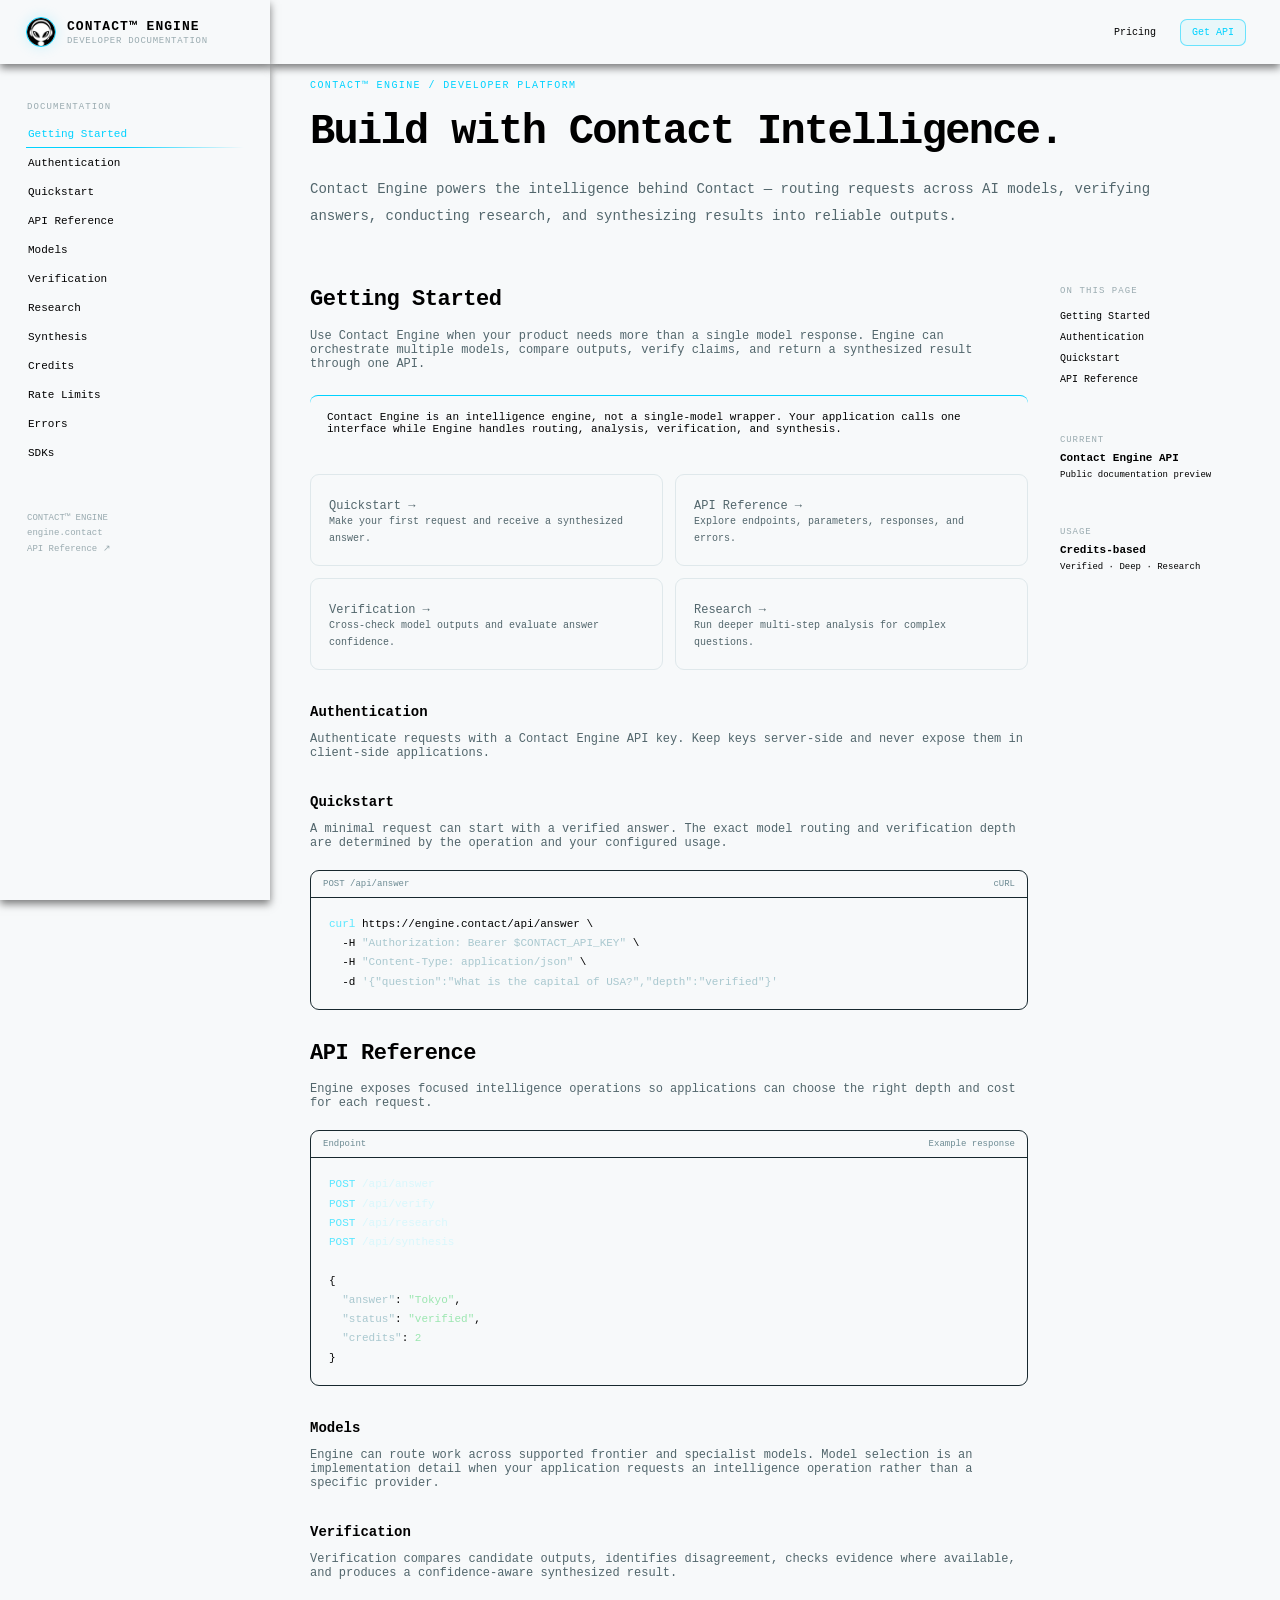
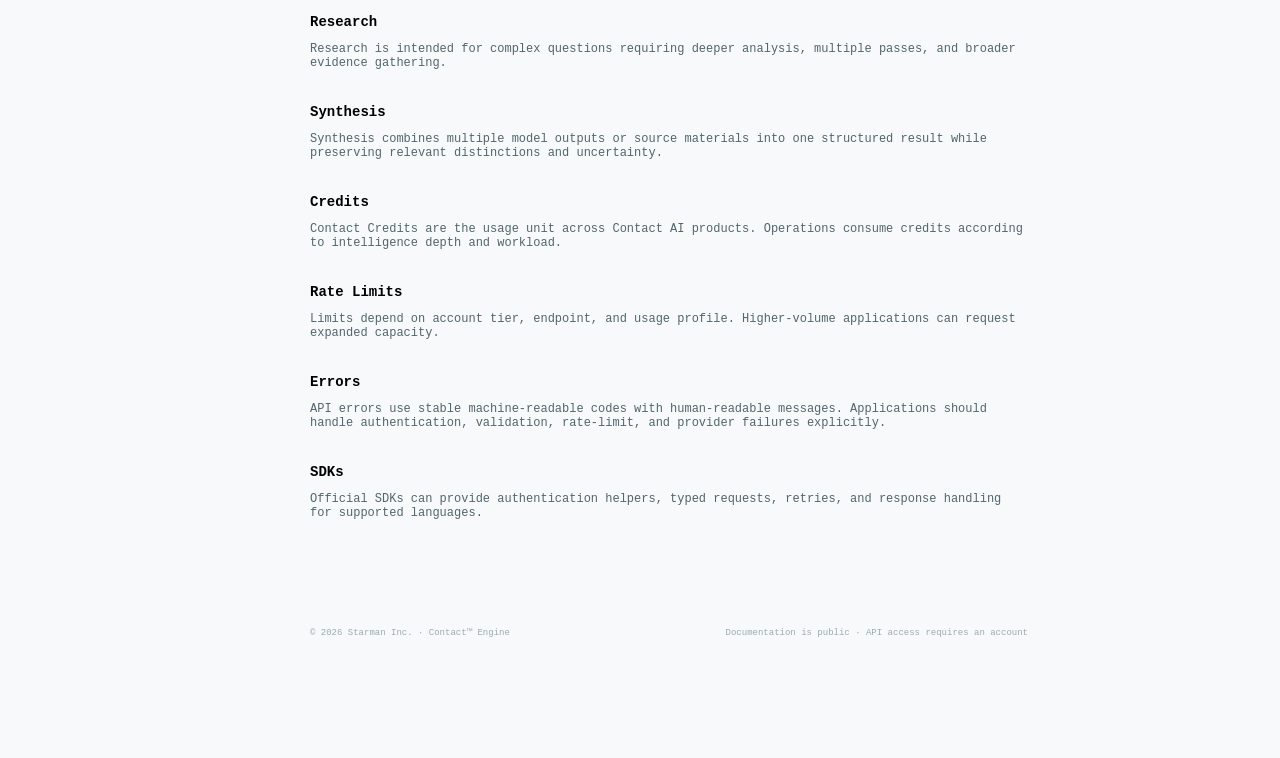
==== documentation/index.html @ 562eee3f "Add files via upload" ====
<!doctype html>
<html lang="en" class="docs">
<head>
<meta charset="utf-8">
<meta name="viewport" content="width=device-width,initial-scale=1">
<title>Contact™ Engine Documentation</title>
<link rel="stylesheet" href="../style.css">
</head>

<body class="docs">
<script>
function updateDocsNav(){
  const hash = window.location.hash || '#getting-started';

  document.querySelectorAll('.docs-nav a').forEach(link => {
    link.classList.toggle(
      'active',
      link.getAttribute('href') === hash
    );
  });
}

window.addEventListener('hashchange', updateDocsNav);
window.addEventListener('DOMContentLoaded', updateDocsNav);
</script>
<div class="docs-shell">

  <a class="docs-brand" href="#top">
    <img class="brand-mark" src="../logo.png" alt="Contact™">

    <span>
      <span class="docs-brand-title">CONTACT™ ENGINE</span>
      <span class="docs-brand-sub">DEVELOPER DOCUMENTATION</span>
    </span>
  </a>

  <aside class="docs-sidebar">

    <div class="docs-section-label">Documentation</div>

    <nav class="docs-nav">
      <a class="active" href="#getting-started">Getting Started</a>
      <a href="#authentication">Authentication</a>
      <a href="#quickstart">Quickstart</a>
      <a href="#api-reference">API Reference</a>
      <a href="#models">Models</a>
      <a href="#verification">Verification</a>
      <a href="#research">Research</a>
      <a href="#synthesis">Synthesis</a>
      <a href="#credits">Credits</a>
      <a href="#rate-limits">Rate Limits</a>
      <a href="#errors">Errors</a>
      <a href="#sdks">SDKs</a>
    </nav>

    <div class="docs-sidebar-bottom">
      <div>CONTACT™ ENGINE</div>
      <a href="https://engine.contact/">engine.contact</a><br>
      <a href="#api-reference">API Reference ↗</a>
    </div>

  </aside>

  <main class="docs-main" id="top">

    <header class="docs-topbar">

      <div class="docs-breadcrumb">
      </div>

      <div class="docs-toplinks">
        <a href="https://engine.contact/pricing">Pricing</a>
        <a class="docs-api-btn" href="https://engine.contact/api">Get API</a>
      </div>

    </header>

    <div class="docs-content">

      <div class="docs-eyebrow">
        CONTACT™ ENGINE / DEVELOPER PLATFORM
      </div>

      <h1>
        Build with Contact Intelligence.
      </h1>

      <p class="docs-lead">
        Contact Engine powers the intelligence behind Contact — routing requests across AI models, verifying answers, conducting research, and synthesizing results into reliable outputs.
      </p>

      <div class="docs-rule"></div>

      <div class="docs-grid">

        <article class="docs-article">

          <section id="getting-started">

            <h2>Getting Started</h2>

            <p>
              Use Contact Engine when your product needs more than a single model response. Engine can orchestrate multiple models, compare outputs, verify claims, and return a synthesized result through one API.
            </p>

            <div class="docs-note">
              Contact Engine is an intelligence engine, not a single-model wrapper. Your application calls one interface while Engine handles routing, analysis, verification, and synthesis.
            </div>

            <div class="docs-cards">

              <a class="docs-card" href="#quickstart">
                <div class="docs-card-title">
                  Quickstart →
                </div>
                <p>
                  Make your first request and receive a synthesized answer.
                </p>
              </a>

              <a class="docs-card" href="#api-reference">
                <div class="docs-card-title">
                  API Reference →
                </div>
                <p>
                  Explore endpoints, parameters, responses, and errors.
                </p>
              </a>

              <a class="docs-card" href="#verification">
                <div class="docs-card-title">
                  Verification →
                </div>
                <p>
                  Cross-check model outputs and evaluate answer confidence.
                </p>
              </a>

              <a class="docs-card" href="#research">
                <div class="docs-card-title">
                  Research →
                </div>
                <p>
                  Run deeper multi-step analysis for complex questions.
                </p>
              </a>

            </div>

          </section>

          <section id="authentication">

            <h3>Authentication</h3>

            <p>
              Authenticate requests with a Contact Engine API key. Keep keys server-side and never expose them in client-side applications.
            </p>

          </section>

          <section id="quickstart">

            <h3>Quickstart</h3>

            <p>
              A minimal request can start with a verified answer. The exact model routing and verification depth are determined by the operation and your configured usage.
            </p>

            <div class="docs-codebox">

              <div class="docs-codehead">
                <span>POST /api/answer</span>
                <span>cURL</span>
              </div>

              <div class="docs-code"><span class="docs-method">curl</span> https://engine.contact/api/answer \
  -H <span class="docs-key">"Authorization: Bearer $CONTACT_API_KEY"</span> \
  -H <span class="docs-key">"Content-Type: application/json"</span> \
  -d <span class="docs-key">'{"question":"What is the capital of USA?","depth":"verified"}'</span></div>

            </div>

          </section>

          <section id="api-reference">

            <h2>API Reference</h2>

            <p>
              Engine exposes focused intelligence operations so applications can choose the right depth and cost for each request.
            </p>

            <div class="docs-codebox">

              <div class="docs-codehead">
                <span>Endpoint</span>
                <span>Example response</span>
              </div>

              <div class="docs-code"><span class="docs-method">POST</span> <span class="docs-path">/api/answer</span>
<span class="docs-method">POST</span> <span class="docs-path">/api/verify</span>
<span class="docs-method">POST</span> <span class="docs-path">/api/research</span>
<span class="docs-method">POST</span> <span class="docs-path">/api/synthesis</span>

{
  <span class="docs-key">"answer"</span>: <span class="docs-value">"Tokyo"</span>,
  <span class="docs-key">"status"</span>: <span class="docs-value">"verified"</span>,
  <span class="docs-key">"credits"</span>: <span class="docs-value">2</span>
}</div>

            </div>

          </section>

          <section id="models">

            <h3>Models</h3>

            <p>
              Engine can route work across supported frontier and specialist models. Model selection is an implementation detail when your application requests an intelligence operation rather than a specific provider.
            </p>

          </section>

          <section id="verification">

            <h3>Verification</h3>

            <p>
              Verification compares candidate outputs, identifies disagreement, checks evidence where available, and produces a confidence-aware synthesized result.
            </p>

          </section>

          <section id="research">

            <h3>Research</h3>

            <p>
              Research is intended for complex questions requiring deeper analysis, multiple passes, and broader evidence gathering.
            </p>

          </section>

          <section id="synthesis">

            <h3>Synthesis</h3>

            <p>
              Synthesis combines multiple model outputs or source materials into one structured result while preserving relevant distinctions and uncertainty.
            </p>

          </section>

          <section id="credits">

            <h3>Credits</h3>

            <p>
              Contact Credits are the usage unit across Contact AI products. Operations consume credits according to intelligence depth and workload.
            </p>

          </section>

          <section id="rate-limits">

            <h3>Rate Limits</h3>

            <p>
              Limits depend on account tier, endpoint, and usage profile. Higher-volume applications can request expanded capacity.
            </p>

          </section>

          <section id="errors">

            <h3>Errors</h3>

            <p>
              API errors use stable machine-readable codes with human-readable messages. Applications should handle authentication, validation, rate-limit, and provider failures explicitly.
            </p>

          </section>

          <section id="sdks">

            <h3>SDKs</h3>

            <p>
              Official SDKs can provide authentication helpers, typed requests, retries, and response handling for supported languages.
            </p>

          </section>

          <footer class="docs-footer">
            <span>© 2026 Starman Inc. · Contact™ Engine</span>
            <span>Documentation is public · API access requires an account</span>
          </footer>

        </article>

        <aside class="docs-right">

          <div class="docs-toc-title">
            ON THIS PAGE
          </div>

          <nav class="docs-toc">
            <a href="#getting-started">Getting Started</a>
            <a href="#authentication">Authentication</a>
            <a href="#quickstart">Quickstart</a>
            <a href="#api-reference">API Reference</a>
          </nav>

          <div class="docs-mini">
            <div class="docs-mini-label">CURRENT</div>
            <strong>Contact Engine API</strong>
            <span>Public documentation preview</span>
          </div>

          <div class="docs-mini" id="pricing">
            <div class="docs-mini-label">USAGE</div>
            <strong>Credits-based</strong>
            <span>Verified · Deep · Research</span>
          </div>

        </aside>

      </div>

    </div>

  </main>

</div>

</body>
</html>
---- style.css ----
:root{
  color-scheme:light dark;
  --bg:#f7f9fa;
  --fg:#52666c;
  --cyan:#00d2ff;
  --dim:#9aabb0;
  --faint:#dfe8eb;
}

@media(prefers-color-scheme:dark){
  :root{
    --bg:#05080b;
    --fg:#7c969d;
    --cyan:#00d2ff;
    --cyan:#59e7ff;
    --dim:#5699af;
    --faint:#10232a;
  }
}

*{box-sizing:border-box}

html,body{
  margin:0;
  width:100%;
  height:100%;
  overflow:hidden;
  background:var(--bg);
  font-family:ui-monospace,SFMono-Regular,Menlo,Monaco,Consolas,"Liberation Mono",monospace;
}

#app{
  position:relative;
  width:100%;
  height:100%;
  overflow:hidden;
  background:var(--bg);
  color:var(--fg);
}

#app:before{
  content:"";
  position:absolute;
  inset:0;
  background:
    radial-gradient(circle at 50% 48%,rgba(0,210,255,.08),transparent 40%),
    linear-gradient(90deg,rgba(0,210,255,.025) 1px,transparent 1px),
    linear-gradient(rgba(0,210,255,.02) 1px,transparent 1px);
  background-size:auto,48px 48px,48px 48px;
  pointer-events:none;
}

#app:after{
  content:"";
  position:absolute;
  inset:0;
  background:
    linear-gradient(
      180deg,
      rgba(255,255,255,.08),
      transparent 16%,
      transparent 84%,
      rgba(0,0,0,.08)
    );
  pointer-events:none;
}

#stream{
  position:absolute;
  inset:-18vh -3vw;
  display:grid;
  grid-template-columns:repeat(14,minmax(0,1fr));
  gap:0 .65vw;
  transform:
    perspective(1000px)
    rotateX(5deg)
    scale(1.08);
  transform-origin:center;
  opacity:.94;
}

.column{
  position:relative;
  height:120%;
  overflow:visible;
  mask-image:
    linear-gradient(
      180deg,
      transparent 0,
      #000 6%,
      #000 94%,
      transparent 100%
    );
  -webkit-mask-image:
    linear-gradient(
      180deg,
      transparent 0,
      #000 6%,
      #000 94%,
      transparent 100%
    );
}

.code{
  position:absolute;
  top:0;
  left:0;
  width:100%;
  white-space:pre;
  font-size:clamp(14px,4vw,36px);
  line-height:1.08;
  letter-spacing:.025em;
  color:var(--dim);
  font-weight:600;
  will-change:transform;

  animation-name:scroll;
  animation-timing-function:linear;
  animation-iteration-count:infinite;
  animation-fill-mode:none;
}

.code span{
  display:block;
}

.code .hot{
  color:var(--cyan);
  text-shadow:0 0 12px rgba(0,210,255,.3);
}

.code .mid{
  color:#527985;
}

.code .soft{
  color:#28434b;
}

.code .white{
  color:#7eb8c3;
}

@keyframes scroll{
  from{
    transform:translate3d(0,0,0);
  }
  to{
    transform:translate3d(0,-50%,0);
  }
}

.core{
  position:absolute;
  inset:0;
  display:grid;
  place-items:center;
  pointer-events:auto;
}

.core-mark{
  position:relative;
  width:min(30vw,360px);
  height:min(30vw,360px);
  display:grid;
  place-items:center;
}

.core-mark:before,
.core-mark:after{
  content:"";
  position:absolute;
  border:1px solid rgba(0,210,255,.16);
  border-radius:50%;
  animation:pulse 4s ease-in-out infinite;
}

.core-mark:before{
  inset:15%;
}

.core-mark:after{
  inset:27%;
  border-color:rgba(0,210,255,.3);
  animation-delay:-1.2s;
}

.orbit{
  position:absolute;
  inset:8%;
  border:1px solid rgba(0,210,255,.11);
  border-radius:50%;
  animation:spin 13s linear infinite;
}

.orbit i{
  display:none;
  position:absolute;
  width:5px;
  height:5px;
  background:var(--cyan);
  border-radius:50%;
  top:50%;
  left:-2px;
  box-shadow:
    0 0 8px #00d2ff,
    0 0 18px #00d2ff,
    0 0 32px rgba(0,210,255,.8);
}

.logo{
  position:relative;
  width:100px;
  height:100px;
  border:1px solid rgba(0,210,255,.72);
  border-radius:50%;
  display:grid;
  place-items:center;
  color:var(--cyan);
  font-size:11px;
  letter-spacing:.18em;
  text-align:center;
  text-indent:0;
  background:var(--bg);
  box-shadow:
    0 0 10px rgba(0,210,255,.45),
    0 0 24px rgba(0,210,255,.28),
    0 0 48px rgba(0,210,255,.16),
    inset 0 0 18px rgba(0,210,255,.10),
    inset 0 0 34px rgba(0,210,255,.05);

  animation:logoGlow 3.2s ease-in-out infinite;
}

.logo:before{
  content:"";
  position:absolute;
  inset:8px;
  border:1px solid rgba(0,210,255,.28);
  border-radius:50%;
  box-shadow:
    0 0 10px rgba(0,210,255,.18),
    inset 0 0 10px rgba(0,210,255,.08);
}

.logo b{
  font-weight:500;
}

.logo-link{
  position:absolute;
  top:50%;
  left:50%;
  width:100px;
  height:100px;
  transform:translate(-50%,-50%);
  display:block;
  z-index:10;
  text-decoration:none;
}

.logo-link:hover .logo-overlay{
  opacity:0;
  transform:translate(-50%,-50%) scale(.75) rotate(12deg);
  filter:blur(8px);
}

.logo-overlay{
  position:absolute;
  top:50%;
  left:50%;
  width:80px;
  height:80px;
  object-fit:contain;
  transform:translate(-50%,-50%) scale(.65) rotate(-90deg);
  opacity:0;
  filter:blur(10px) brightness(1.8);
  z-index:10;

  transition:
    opacity .55s ease,
    transform .8s cubic-bezier(.16,1,.3,1),
    filter .55s ease;
}

.logo-overlay.show{
  opacity:1;
  transform:translate(-50%,-50%) scale(1) rotate(0deg);
  filter:blur(0) brightness(1);
}

.hud{
  position:absolute;
  inset:0;
  padding:24px 28px;
  pointer-events:auto;
  color:var(--fg);
  font-size:10px;
  letter-spacing:.08em;
}

.hud a{
  pointer-events:auto;
  color:var(--fg);
  text-decoration:none;
  cursor:pointer;
  transition:
    color .2s ease,
    text-shadow .2s ease;
}

.hud a:hover{
  color:var(--cyan);
  text-shadow:0 0 8px rgba(0,210,255,.45);
}

.auth{
  position:absolute;
  top:24px;
  right:28px;
  z-index:100;
  display:flex;
  align-items:center;
  font-size:10px;
  letter-spacing:.08em;
  pointer-events:auto;
}

.auth a{
  position:relative;
  z-index:101;
  pointer-events:auto;
  color:var(--fg);
  text-decoration:none;
  cursor:pointer;
  transition:
    color .2s ease,
    text-shadow .2s ease;
}

.auth a:hover{
  color:var(--cyan);
  text-shadow:0 0 8px rgba(0,210,255,.45);
}

.tl{
  position:absolute;
  top:24px;
  left:28px;
}

.tr{
  position:absolute;
  top:42px;
  left:28px;
  right:auto;
  text-align:left;
}

.bl{
  position:absolute;
  bottom:24px;
  left:28px;
}

.br{
  position:absolute;
  top:78px;
  left:28px;
  bottom:auto;
  right:auto;
  text-align:left;
}

.live{
  color:var(--cyan);
  animation:blink 1.2s steps(2) infinite;
  text-shadow:0 0 8px rgba(0,210,255,.45);
}

.line{
  display:inline-block;
  width:1px;
  height:12px;
  background:rgba(0,210,255,.3);
  vertical-align:middle;
  margin:0 8px;
}

@keyframes spin{
  to{
    transform:rotate(360deg);
  }
}

@keyframes pulse{
  50%{
    transform:scale(1.06);
    opacity:.55;
  }
}

@keyframes blink{
  50%{
    opacity:.35;
  }
}

@keyframes logoGlow{
  0%,100%{
    filter:brightness(1);
  }

  50%{
    filter:brightness(1.18);
  }
}

/* MOBILE */

@media(max-width:760px){

  #stream{
    grid-template-columns:repeat(7,minmax(0,1fr));
    gap:0 2vw;
  }

  .column:nth-child(n+8){
    display:none;
  }

  .code{
    font-size:clamp(12px,4vw,24px);
    line-height:1.08;
    letter-spacing:0;
  }

  .column{
    overflow:hidden;
  }

  .hud{
    padding:18px;
    font-size:8px;
  }

  .auth{
    top:18px;
    right:18px;
    font-size:8px;
    z-index:100;
    pointer-events:auto;
  }

  .tl{
    top:18px;
    left:18px;
  }

  .tr{
    top:36px;
    left:18px;
    right:auto;
    text-align:left;
  }

  .bl{
    bottom:18px;
    left:18px;
  }

  .br{
    top:66px;
    left:18px;
    bottom:auto;
    right:auto;
    text-align:left;
  }

  .core-mark{
    width:64vw;
    height:64vw;
  }

  .logo{
    width:85px;
    height:85px;
    font-size:9px;
    position:absolute;
    top:50%;
    left:50%;
    transform:translate(-50%,-50%);
  }

  .logo-overlay{
    width:65px;
    height:65px;
}
}

/* =========================================================
   CONTACT™ ENGINE DOCUMENTATION
   ========================================================= */

html.docs,
body.docs{
  overflow:auto;
  overflow-x:hidden;
  height:auto;
  min-height:100%;
}

a{
  color:inherit;
  text-decoration:none;
}


/* =========================================================
   BRAND
   ========================================================= */

.docs-brand,
.docs-brand:visited,
.docs-brand:hover,
.docs-brand:active{
  color:var(--text);
  text-decoration:none;
}

.docs-brand,
.docs-sidebar,
.docs-topbar{
  box-shadow:0 4px 8px rgba(0,0,0,.50);
}

.docs-brand{
  position:fixed;
  top:0;
  left:0;
  width:270px;
  height:64px;
  display:flex;
  align-items:center;
  gap:11px;
  padding:0 26px;
  background:var(--bg);
  border-bottom:1px solid var(--border);
  z-index:60;
}

.brand-mark{
  width:30px;
  height:30px;
  display:block;
  flex:0 0 30px;
  object-fit:contain;
  border:1px solid var(--cyan);
  border-radius:50%;
  box-shadow:0 0 14px color-mix(
    in srgb,
    var(--cyan) 18%,
    transparent
  );
}

.docs-brand-title{
  display:block;
  font-size:13px;
  letter-spacing:.08em;
  font-weight:700;
  color:var(--text);
}

.docs-brand-sub{
  display:block;
  font-size:9px;
  color:var(--dim);
  letter-spacing:.08em;
  margin-top:2px;
}


/* =========================================================
   DOCUMENTATION SHELL
   ========================================================= */

.docs-shell{
  min-height:100vh;
  display:block;
  background:var(--bg);
  color:var(--text);
}


/* =========================================================
   SIDEBAR
   ========================================================= */
.docs-article section{
  scroll-margin-top:72px;
}

.docs-sidebar{
  position:fixed;
  top:64px;
  left:0;
  bottom:0;
  width:270px;
  border-right:1px solid var(--border);
  background:var(--sidebar);
  padding:24px 18px;
  overflow:auto;
  z-index:40;
}

.docs-section-label{
  font-size:9px;
  color:var(--dim);
  letter-spacing:.12em;
  padding:14px 9px 7px;
  text-transform:uppercase;
}

.docs-nav a,
.docs-nav a:visited,
.docs-nav a:active{
  color:var(--muted);
  text-decoration:none;
}

.docs-nav a{
  position:relative;
  display:block;
  padding:8px 10px;
  border-radius:7px;
  font-size:11px;
  margin:1px 0;
  transition:
    background .18s ease,
    color .18s ease;
}

.docs-nav a:hover{
  color:var(--text);
  background:var(--surface);
}

.docs-nav a.active{
  color:var(--cyan);
  background:var(--surface);
}

.docs-nav a::after{
  content:"";
  position:absolute;
  left:8px;
  right:8px;
  bottom:0;
  height:1px;
  opacity:0;
  background:linear-gradient(
    90deg,
    var(--cyan) 0%,
    var(--cyan) 45%,
    transparent 100%
  );
  transition:opacity .18s ease;
}

.docs-nav a:hover::after,
.docs-nav a.active::after{
  opacity:1;
}

.docs-sidebar-bottom{
  margin-top:30px;
  padding:14px 9px;
  border-top:1px solid var(--border);
  font-size:9px;
  color:var(--dim);
  line-height:1.7;
}

.docs-sidebar-bottom a,
.docs-sidebar-bottom a:visited,
.docs-sidebar-bottom a:hover,
.docs-sidebar-bottom a:active{
  color:var(--muted);
  text-decoration:none;
}


/* =========================================================
   MAIN
   ========================================================= */

.docs-main{
  min-width:0;
  margin-left:270px;
}


/* =========================================================
   TOPBAR
   ========================================================= */

.docs-topbar{
  position:fixed;
  top:0;
  left:270px;
  right:0;
  height:64px;
  border-bottom:1px solid var(--border);
  display:flex;
  align-items:center;
  justify-content:space-between;
  padding:0 34px;
  background:var(--bg);
  backdrop-filter:blur(12px);
  z-index:50;
}

.docs-breadcrumb{
  min-width:0;
  font-size:10px;
  color:var(--dim);
  letter-spacing:.05em;
  white-space:nowrap;
  overflow:hidden;
  text-overflow:ellipsis;
}

.docs-breadcrumb strong{
  color:var(--muted);
  font-weight:500;
}

.docs-toplinks{
  display:flex;
  align-items:center;
  gap:24px;
  font-size:10px;
  color:var(--muted);
}

.docs-toplinks a,
.docs-toplinks a:visited,
.docs-toplinks a:active{
  color:var(--muted);
  text-decoration:none;
}

.docs-toplinks a:hover{
  color:var(--cyan);
  text-decoration:none;
}

.docs-api-btn{
  border:1px solid rgba(0,210,255,.55);
  color:var(--cyan)!important;
  padding:7px 11px;
  border-radius:7px;
  background:rgba(0,210,255,.06);
  white-space:nowrap;
}

.docs-api-btn:hover{
  color:var(--text)!important;
  border-color:var(--cyan);
  background:rgba(0,210,255,.16);
  box-shadow:0 4px 18px rgba(0,210,255,.22);
}

/* =========================================================
   CONTENT
   ========================================================= */

.docs-content{
  width:100%;
  max-width:none;
  padding:80px 40px 120px;
  margin:0;
}

.docs-eyebrow{
  font-size:10px;
  color:var(--cyan);
  letter-spacing:.14em;
  margin-bottom:18px;
}

.docs-content h1{
  font-size:42px;
  line-height:1.12;
  letter-spacing:-.04em;
  margin:0 0 20px;
  max-width:850px;
}

.docs-lead{
  font-size:14px;
  line-height:1.9;
  color:var(--fg);
  max-width:900px;
  margin:0;
}

.docs-rule{
  height:1px;
  background:var(--border);
  margin:8px 0 48px;
}


/* =========================================================
   CONTENT GRID
   ========================================================= */

.docs-grid{
  display:grid;
  grid-template-columns:minmax(0,1fr) 180px;
  gap:32px;
  width:100%;
}

.docs-article{
  width:100%;
  max-width:none;
  min-width:0;
}

.docs-article h2{
  font-size:22px;
  line-height:1.3;
  margin:0 0 14px;
  letter-spacing:-.02em;
}

.docs-article h3{
  font-size:14px;
  margin:34px 0 10px;
  color:var(--text);
}

.docs-article p{
  font-size:12px;
  color:var(--fg);
  max-width:900px;
}

.docs-article ul{
  padding-left:20px;
  color:var(--muted);
  font-size:12px;
}

.docs-article li{
  margin:7px 0;
}


/* =========================================================
   NOTE
   ========================================================= */

.docs-note{
  border:1px solid var(--border);
  border-top:1px solid var(--cyan);
  background:var(--surface-2);
  padding:15px 17px;
  border-radius:8px;
  margin:24px 0;
  font-size:11px;
  color:var(--muted);
}


/* =========================================================
   CARDS
   ========================================================= */


.docs-cards{
  display:grid;
  grid-template-columns:repeat(2,minmax(0,1fr));
  gap:12px;
  margin-top:22px;
}

.docs-card{
  border:1px solid var(--faint);
  border-radius:9px;
  padding:18px;
  background:var(--bg);
  color:var(--fg);
  text-decoration:none;
}

.docs-card:hover{
  border-color:var(--fg);
}

.docs-card-title{
  font-size:12px;
  color:var(--fg);
  margin-top:6px;
}

.docs-card p{
  font-size:10px;
  margin:0;
  line-height:1.7;
}

.docs-codebox{
  background:#05080b;
  border:1px solid #17282e;
  border-radius:9px;
  overflow:hidden;
  margin:20px 0 30px;
}

.docs-codehead{
  display:flex;
  justify-content:space-between;
  padding:8px 12px;
  border-bottom:1px solid #17282e;
  color:#6d8b93;
  font-size:9px;
}

.docs-code{
  padding:17px 18px;
  color:#d8faff;
  font-size:11px;
  line-height:1.75;
  overflow:auto;
  white-space:pre;
}



/* =========================================================
   CODE
   ========================================================= */

.docs-codebox{
  background:var(--code);
  border:1px solid #17282e;
  border-radius:9px;
  overflow:hidden;
  margin:20px 0 30px;
}

.docs-codehead{
  display:flex;
  justify-content:space-between;
  padding:8px 12px;
  border-bottom:1px solid #17282e;
  color:#6d8b93;
  font-size:9px;
}

.docs-code{
  padding:17px 18px;
  color:var(--code-text);
  font-size:11px;
  line-height:1.75;
  overflow:auto;
  white-space:pre;
}

.docs-method{
  color:#59e7ff;
}

.docs-path{
  color:#d9f7fc;
}

.docs-key{
  color:#a9c8cf;
}

.docs-value{
  color:#9be6b0;
}


/* =========================================================
   RIGHT TOC
   ========================================================= */

.docs-right{
  position:sticky;
  top:100px;
  height:max-content;
}

.docs-toc-title{
  font-size:9px;
  color:var(--dim);
  letter-spacing:.12em;
  margin-bottom:10px;
}

.docs-toc a,
.docs-toc a:visited,
.docs-toc a:active{
  display:block;
  font-size:10px;
  color:var(--muted);
  padding:5px 0;
  text-decoration:none;
}

.docs-toc a:hover{
  color:var(--cyan);
  text-decoration:none;
}

.docs-mini{
  margin-top:28px;
  border-top:1px solid var(--border);
  padding-top:17px;
}

.docs-mini-label{
  font-size:9px;
  color:var(--dim);
  letter-spacing:.1em;
}

.docs-mini strong{
  display:block;
  font-size:11px;
  margin-top:7px;
  color:var(--text);
}

.docs-mini span{
  font-size:9px;
  color:var(--muted);
}


/* =========================================================
   FOOTER
   ========================================================= */

.docs-footer{
  border-top:1px solid var(--border);
  padding-top:28px;
  margin-top:80px;
  color:var(--dim);
  font-size:9px;
  display:flex;
  justify-content:space-between;
  gap:20px;
}


/* =========================================================
   DOCUMENTATION MOBILE
   ========================================================= */

@media(max-width:900px){

  .docs-article section{
    scroll-margin-top:250px;
  }

  .docs-shell{
    display:block;
  }

  .docs-brand{
    display:flex !important;
    width:190px;
    height:54px;
    padding:0 12px;
    gap:9px;
  }

  .brand-mark{
    width:28px;
    height:28px;
    flex-basis:28px;
  }

  .docs-brand-title{
    font-size:11px;
  }

  .docs-brand-sub{
    font-size:8px;
  }

  .docs-sidebar{
    top:40px;
    bottom:auto;
    width:100%;
    height:auto;
    max-height:210px;
    border-right:0;
    border-bottom:1px solid var(--border);
    background:rgba(0,0,0,.55);
    backdrop-filter:blur(14px);
    -webkit-backdrop-filter:blur(14px);
    padding:10px 12px;
    overflow:hidden;
  }

  .docs-main{
    margin-left:0;
  }

  .docs-topbar{
    left:0;
    right:0;
    width:100%;
    height:54px;
    padding:0 12px 0 200px;
  }

  .docs-breadcrumb{
    min-width:0;
    font-size:9px;
  }

  .docs-toplinks{
    margin-left:auto;
    gap:20px;
  }

  .docs-toplinks .docs-api-btn{
    display:block;
  }

  .docs-api-btn{
    font-size:9px;
    padding:6px 9px;
  }

  .docs-section-label,
  .docs-sidebar-bottom{
    display:none;
  }

  .docs-nav{
    display:grid;
    grid-template-columns:
      repeat(2,minmax(0,1fr));
    gap:3px 6px;
    width:100%;
  }

  .docs-nav a{
    min-width:0;
    padding:7px 8px;
    font-size:10px;
    white-space:normal;
    line-height:1.35;
  }

  .docs-content{
    width:100%;
    max-width:none;
    padding:260px 24px 70px;
    margin:0;
  }

  .docs-grid{
    grid-template-columns:1fr;
    width:100%;
    gap:40px;
  }

  .docs-right{
    position:static;
    order:-1;
  }

  .docs-cards{
    grid-template-columns:1fr;
  }

  .docs-content h1{
    font-size:32px;
  }

  .docs-lead{
    font-size:12px;
  }

  .docs-code{
    font-size:10px;
  }

  .docs-footer{
    display:block;
  }

  .docs-footer span{
    display:block;
    margin-bottom:6px;
  }
}


/* =========================================================
   SMALL MOBILE
   ========================================================= */

@media(max-width:600px){

  .docs-brand{
    width:176px;
    height:52px;
    padding:0 10px;
  }

  .brand-mark{
    width:27px;
    height:27px;
    flex-basis:27px;
  }

  .docs-brand-title{
    font-size:10px;
  }

  .docs-brand-sub{
    font-size:7px;
  }

  .docs-sidebar{
    top:52px;
    max-height:216px;
    padding:9px 10px;
  }

  .docs-nav{
    grid-template-columns:
      repeat(2,minmax(0,1fr));
    gap:2px 5px;
  }

  .docs-nav a{
    padding:6px 7px;
    font-size:9px;
  }

  .docs-topbar{
    height:52px;
    min-height:52px;
    padding:0 10px 0 184px;
  }

  .docs-breadcrumb{
    display:none;
  }

  .docs-toplinks{
    gap:16px;
  }

  .docs-toplinks .docs-api-btn{
    display:block;
  }

  .docs-api-btn{
    font-size:8px;
    padding:6px 8px;
  }

  .docs-content{
    padding:260px 16px 60px;
  }

  .docs-content h1{
    font-size:29px;
  }

  .docs-eyebrow{
    font-size:8px;
    letter-spacing:.11em;
  }

  .docs-lead{
    font-size:12px;
    line-height:1.8;
  }

  .docs-rule{
    margin:40px 0 36px;
  }

  .docs-article h2{
    font-size:20px;
  }

  .docs-article h3{
    font-size:13px;
  }

  .docs-article p{
    font-size:11px;
    line-height:1.75;
  }

  .docs-note{
    font-size:10px;
    padding:13px 14px;
  }

  .docs-code{
    font-size:9px;
    padding:14px;
  }

  .docs-codehead{
    font-size:8px;
  }
}
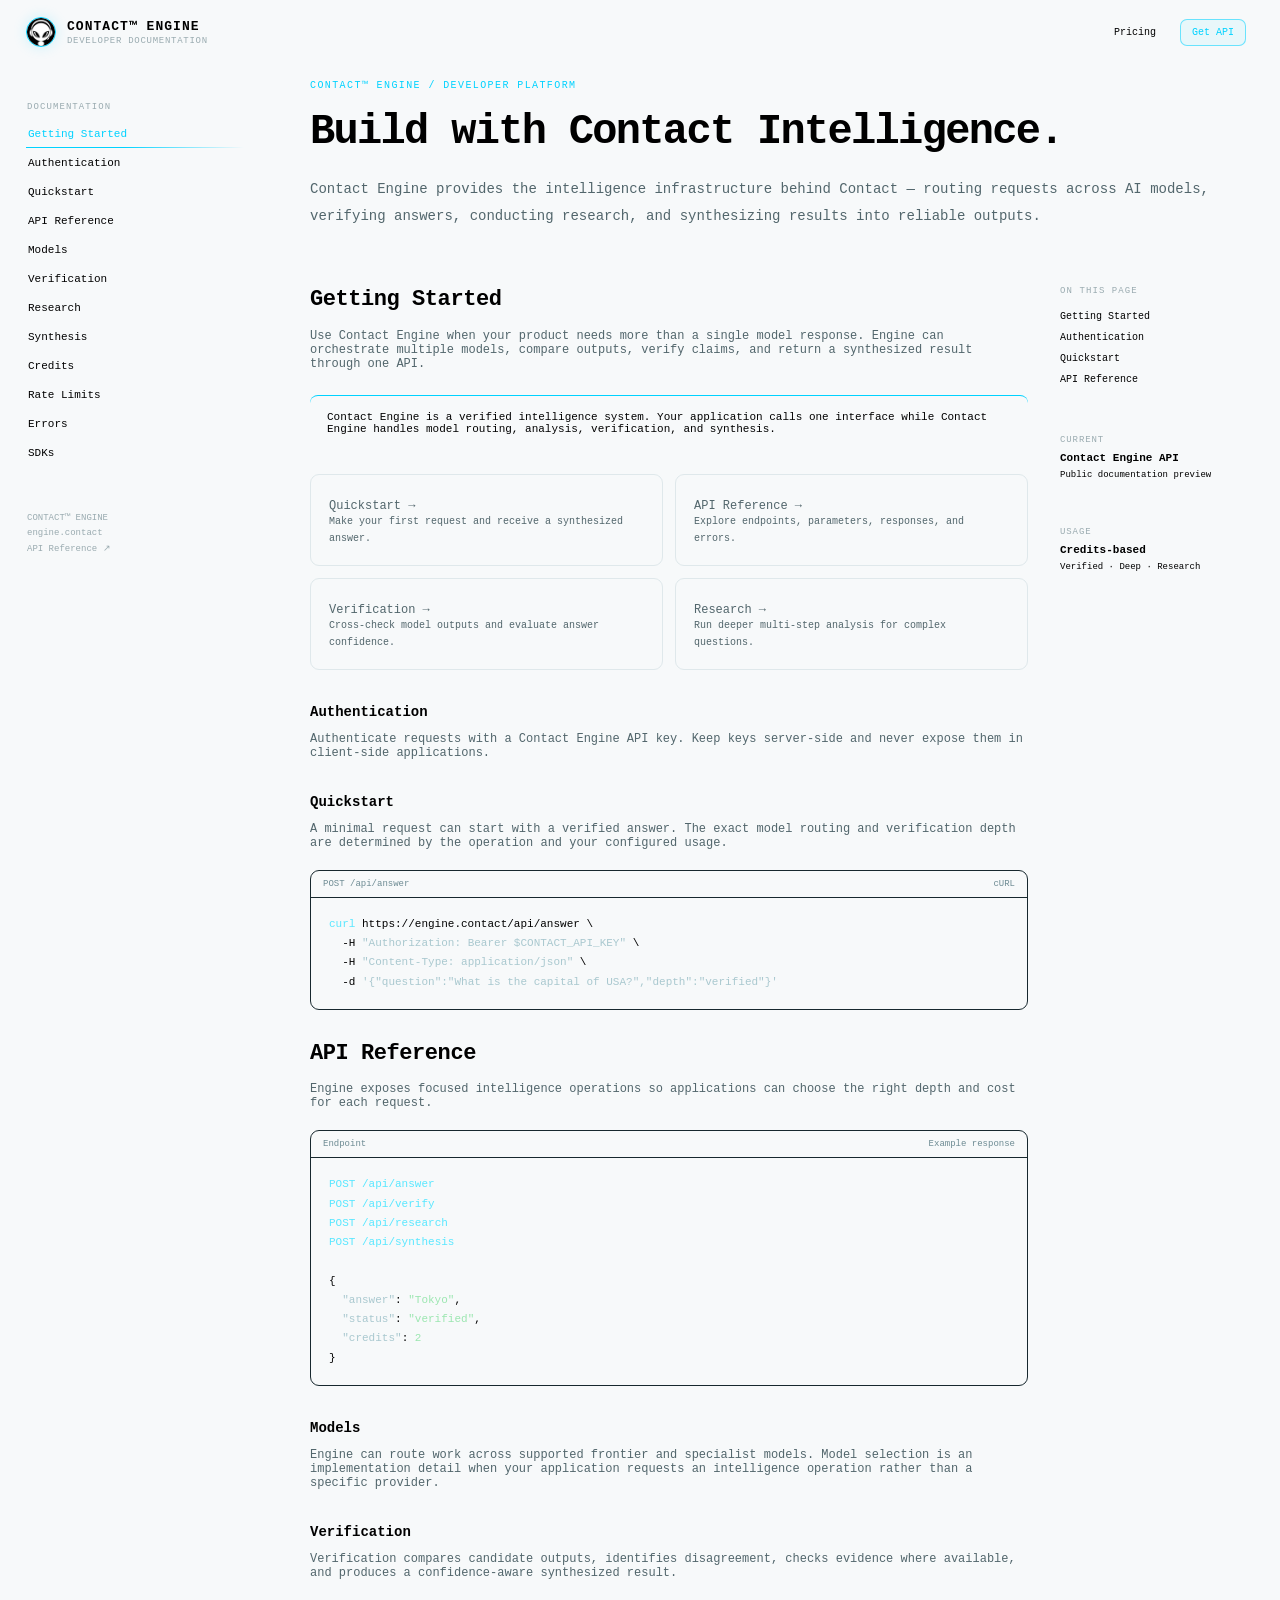
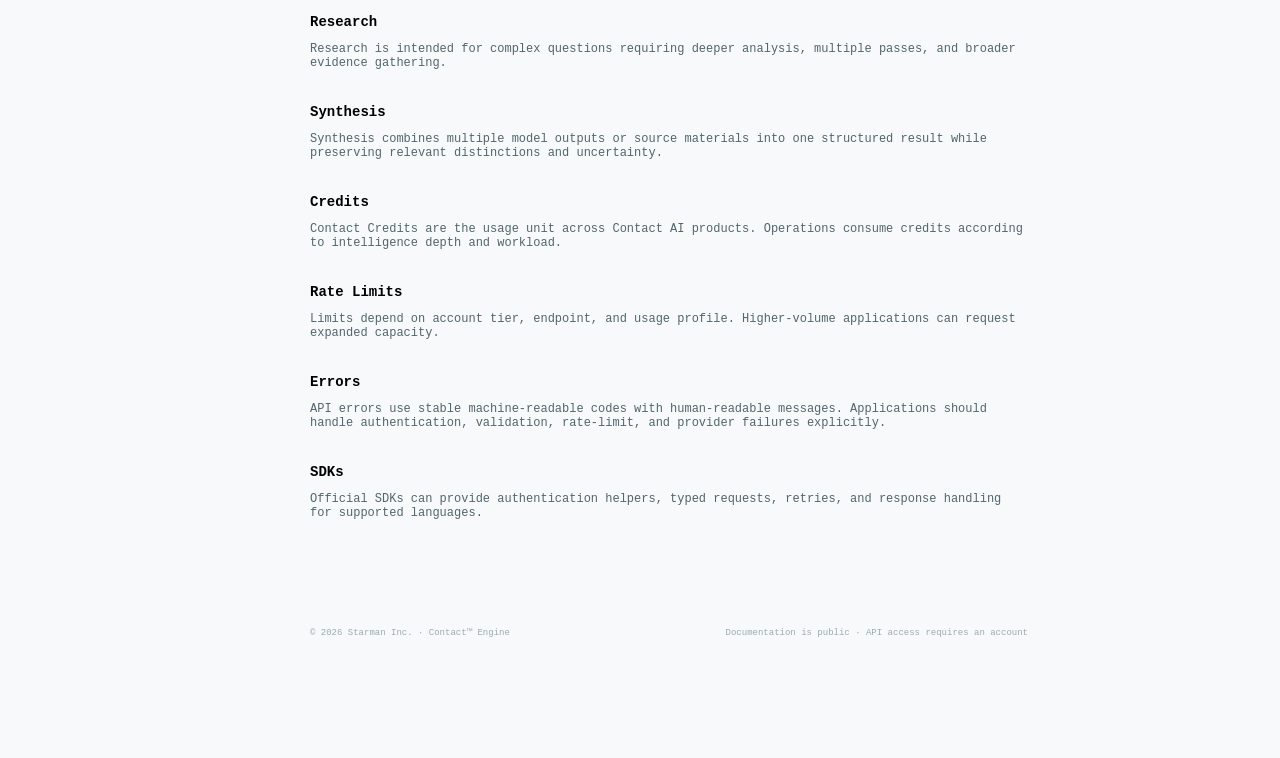
==== commit 1c7a0025: "Add files via upload" ====
--- a/documentation/index.html
+++ b/documentation/index.html
@@ -26,7 +26,7 @@
 <div class="docs-shell">
 
   <a class="docs-brand" href="#top">
-    <img class="brand-mark" src="../logo.png" alt="Contact™">
+    <img class="brand-mark" src="../img/logo.png" alt="Contact™">
 
     <span>
       <span class="docs-brand-title">CONTACT™ ENGINE</span>
@@ -86,7 +86,7 @@
       </h1>
 
       <p class="docs-lead">
-        Contact Engine powers the intelligence behind Contact — routing requests across AI models, verifying answers, conducting research, and synthesizing results into reliable outputs.
+        Contact Engine provides the intelligence infrastructure behind Contact — routing requests across AI models, verifying answers, conducting research, and synthesizing results into reliable outputs.
       </p>
 
       <div class="docs-rule"></div>
@@ -104,7 +104,7 @@
             </p>
 
             <div class="docs-note">
-              Contact Engine is an intelligence engine, not a single-model wrapper. Your application calls one interface while Engine handles routing, analysis, verification, and synthesis.
+              Contact Engine is a verified intelligence system. Your application calls one interface while Contact Engine handles model routing, analysis, verification, and synthesis.
             </div>
 
             <div class="docs-cards">
--- a/style.css
+++ b/style.css
@@ -289,6 +289,36 @@
   filter:blur(0) brightness(1);
 }
 
+.logo-blink {
+    position: absolute;
+    top: 50%;
+    left: 50%;
+    width: 80px;
+    height: 80px;
+    object-fit: contain;
+    transform: translate(-50%, -50%);
+    opacity: 0;
+    pointer-events: none;
+    z-index: 11;
+    animation: logoWink 140ms ease 1.15s both;
+}
+
+@keyframes logoWink {
+    0%, 100% {
+        opacity: 0;
+    }
+
+    15%, 85% {
+        opacity: 1;
+    }
+}
+
+.logo-link.has-hovered .logo-blink {
+    animation: none !important;
+    opacity: 0 !important;
+    visibility: hidden !important;
+}
+
 .hud{
   position:absolute;
   inset:0;
@@ -350,8 +380,9 @@
 }
 
 .tr{
-  position:absolute;
-  top:42px;
+  color:var(--cyan);
+  position:absolute;
+  top:48px;
   left:28px;
   right:auto;
   text-align:left;
@@ -372,7 +403,7 @@
   text-align:left;
 }
 
-.live{
+.ready{
   color:var(--cyan);
   animation:blink 1.2s steps(2) infinite;
   text-shadow:0 0 8px rgba(0,210,255,.45);
@@ -495,7 +526,12 @@
   .logo-overlay{
     width:65px;
     height:65px;
-}
+  }
+
+  .logo-blink {
+    width: 65px;
+    height: 65px;
+  }
 }
 
 /* =========================================================
@@ -526,12 +562,6 @@
 .docs-brand:active{
   color:var(--text);
   text-decoration:none;
-}
-
-.docs-brand,
-.docs-sidebar,
-.docs-topbar{
-  box-shadow:0 4px 8px rgba(0,0,0,.50);
 }
 
 .docs-brand{
@@ -912,8 +942,12 @@
   line-height:1.7;
 }
 
+/* =========================================================
+   CODE
+   ========================================================= */
+
 .docs-codebox{
-  background:#05080b;
+  background:var(--code);
   border:1px solid #17282e;
   border-radius:9px;
   overflow:hidden;
@@ -931,38 +965,6 @@
 
 .docs-code{
   padding:17px 18px;
-  color:#d8faff;
-  font-size:11px;
-  line-height:1.75;
-  overflow:auto;
-  white-space:pre;
-}
-
-
-
-/* =========================================================
-   CODE
-   ========================================================= */
-
-.docs-codebox{
-  background:var(--code);
-  border:1px solid #17282e;
-  border-radius:9px;
-  overflow:hidden;
-  margin:20px 0 30px;
-}
-
-.docs-codehead{
-  display:flex;
-  justify-content:space-between;
-  padding:8px 12px;
-  border-bottom:1px solid #17282e;
-  color:#6d8b93;
-  font-size:9px;
-}
-
-.docs-code{
-  padding:17px 18px;
   color:var(--code-text);
   font-size:11px;
   line-height:1.75;
@@ -975,7 +977,7 @@
 }
 
 .docs-path{
-  color:#d9f7fc;
+  color:#59e7ff;
 }
 
 .docs-key{
@@ -1097,14 +1099,14 @@
   }
 
   .docs-sidebar{
-    top:40px;
+    top:42px;
     bottom:auto;
     width:100%;
     height:auto;
     max-height:210px;
     border-right:0;
     border-bottom:1px solid var(--border);
-    background:rgba(0,0,0,.55);
+    background:var(--sidebar);
     backdrop-filter:blur(14px);
     -webkit-backdrop-filter:blur(14px);
     padding:10px 12px;
